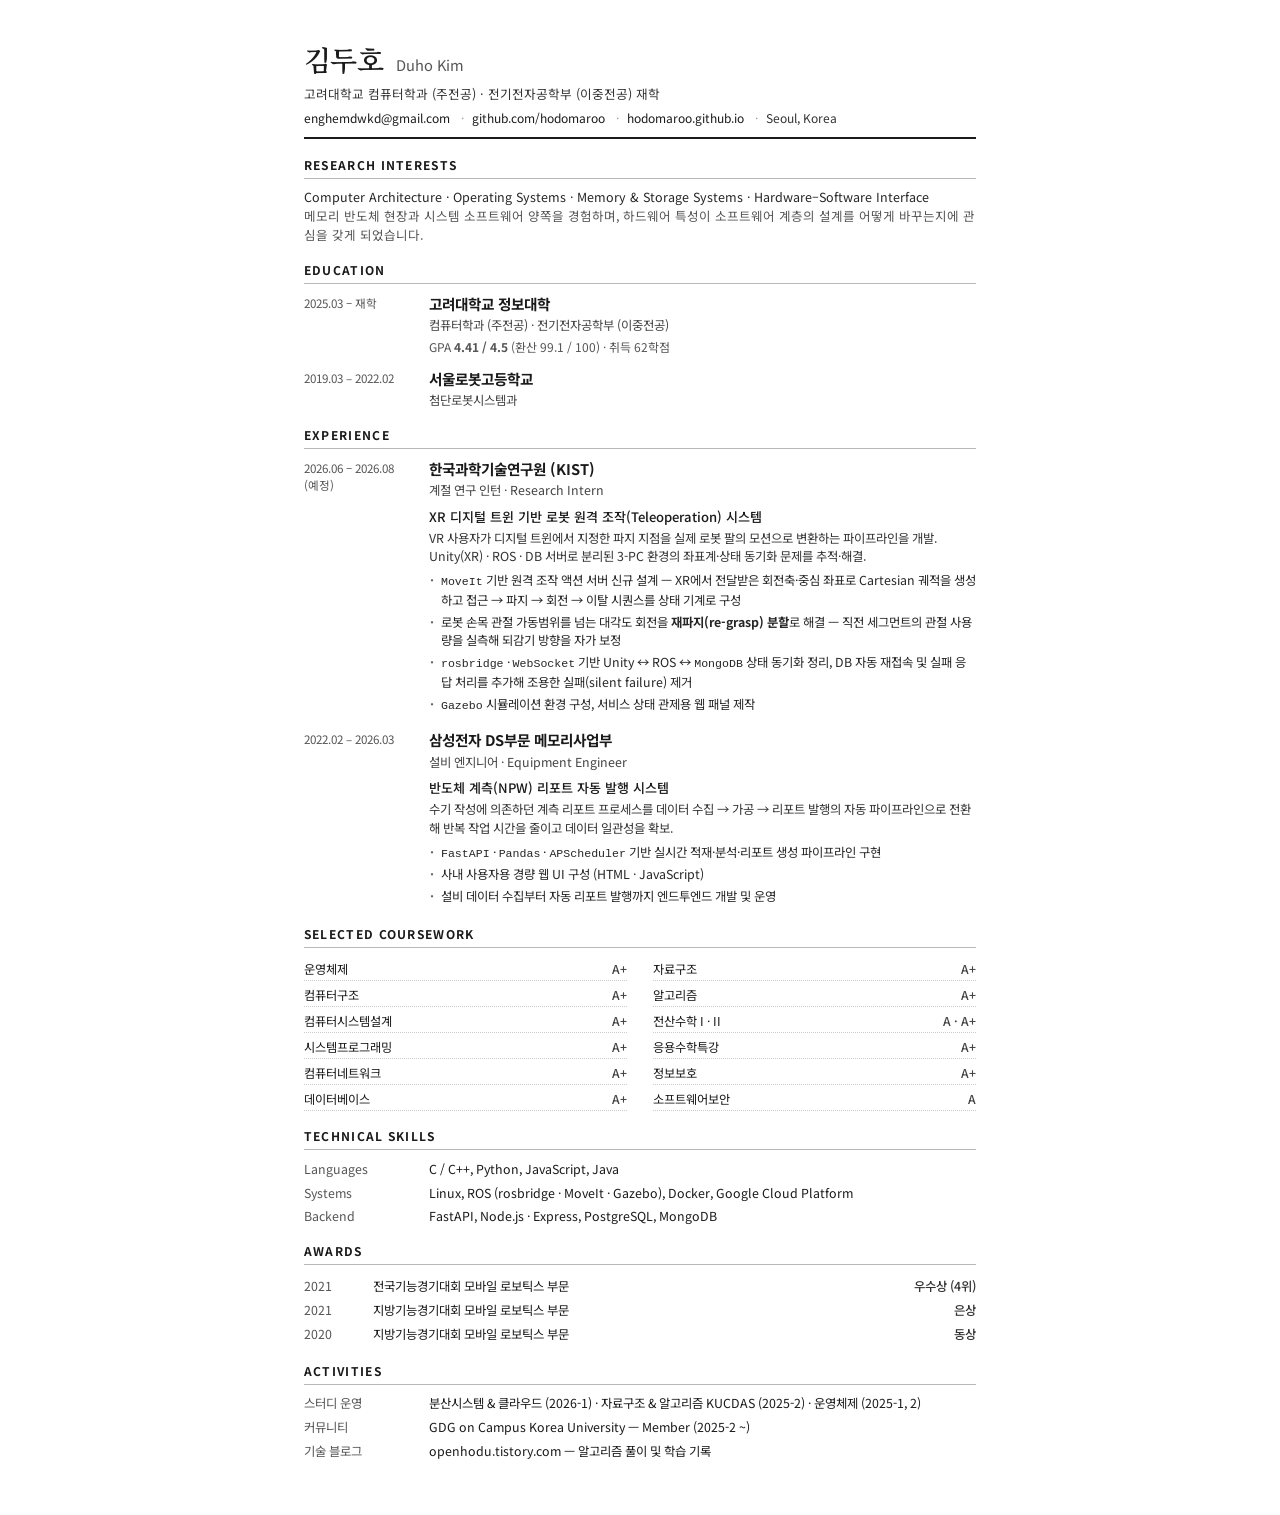
==== cv.html @ 28d7929b "Update resume: replace KU OS lab with KIST internship, add majors/GPA, add CV PDF - Remove Korea Uni" ====
<!DOCTYPE html>
<html lang="ko">
<head>
<meta charset="UTF-8" />
<meta name="viewport" content="width=device-width, initial-scale=1.0" />
<title>김두호 (Duho Kim) — Curriculum Vitae</title>
<link
  href="https://fonts.googleapis.com/css2?family=Noto+Sans+KR:wght@300;400;500;700&family=Noto+Serif+KR:wght@500;600&display=swap"
  rel="stylesheet" />
<style>
  @page { size: A4; margin: 16mm 16mm 14mm; }

  * { margin: 0; padding: 0; box-sizing: border-box; }

  body {
    font-family: "Noto Sans KR", "Malgun Gothic", sans-serif;
    font-size: 10pt;
    line-height: 1.5;
    color: #1a1a1a;
    background: #fff;
    -webkit-font-smoothing: antialiased;
  }

  .page { max-width: 178mm; margin: 0 auto; padding: 10mm 0; }
  @media print { .page { padding: 0; max-width: none; } }

  /* ── Header ── */
  header { border-bottom: 1.6pt solid #1a1a1a; padding-bottom: 7pt; margin-bottom: 13pt; }

  .name-row { display: flex; align-items: baseline; gap: 9pt; }
  .name-ko { font-family: "Noto Serif KR", serif; font-size: 21pt; font-weight: 600; letter-spacing: -0.01em; }
  .name-en { font-size: 11pt; color: #555; font-weight: 400; }

  .headline { margin-top: 3pt; font-size: 9.5pt; color: #333; }

  .contact { margin-top: 5pt; font-size: 9pt; color: #333; }
  .contact span + span::before { content: "·"; margin: 0 6pt; color: #999; }
  .contact a { color: #1a1a1a; text-decoration: none; }

  /* ── Section ── */
  section { margin-bottom: 12pt; break-inside: avoid; }

  h2 {
    font-size: 9pt;
    font-weight: 700;
    letter-spacing: 0.11em;
    text-transform: uppercase;
    color: #1a1a1a;
    border-bottom: 0.7pt solid #b8b8b8;
    padding-bottom: 3pt;
    margin-bottom: 7pt;
  }

  /* ── Entry (date | body) ── */
  .entry { display: grid; grid-template-columns: 82pt 1fr; gap: 12pt; margin-bottom: 9pt; break-inside: avoid; }
  .entry:last-child { margin-bottom: 0; }

  .entry__date { font-size: 8.7pt; color: #555; padding-top: 1.5pt; white-space: nowrap; }

  .entry__title { font-size: 11pt; font-weight: 700; }
  .entry__sub { font-size: 9.3pt; color: #444; margin-top: 1pt; }
  .entry__meta { font-size: 9pt; color: #555; margin-top: 2pt; }

  .project { font-size: 9.8pt; font-weight: 500; margin-top: 5pt; color: #1a1a1a; }
  .summary { font-size: 9.3pt; color: #333; margin-top: 2pt; }

  ul { list-style: none; margin-top: 4pt; }
  ul li { position: relative; padding-left: 9pt; margin-bottom: 2.5pt; font-size: 9.3pt; color: #262626; }
  ul li::before { content: "·"; position: absolute; left: 1pt; color: #666; font-weight: 700; }

  b { font-weight: 700; }
  .mono { font-family: "Consolas", "D2Coding", monospace; font-size: 8.7pt; }

  /* ── Course / skill tables ── */
  .kv { display: grid; grid-template-columns: 82pt 1fr; gap: 4pt 12pt; font-size: 9.3pt; }
  .kv__k { color: #555; }
  .kv__v { color: #1a1a1a; }

  .courses { display: grid; grid-template-columns: 1fr 1fr; gap: 2pt 20pt; font-size: 9.2pt; }
  .course { display: flex; justify-content: space-between; border-bottom: 0.4pt dotted #ccc; padding: 1.5pt 0; }
  .course__g { color: #444; font-weight: 500; margin-left: 8pt; }

  .award { display: grid; grid-template-columns: 42pt 1fr auto; gap: 10pt; font-size: 9.3pt; padding: 2pt 0; }
  .award__y { color: #555; }
  .award__r { color: #333; font-weight: 500; }
</style>
</head>
<body>
<div class="page">

  <header>
    <div class="name-row">
      <span class="name-ko">김두호</span>
      <span class="name-en">Duho Kim</span>
    </div>
    <div class="headline">
      고려대학교 컴퓨터학과 (주전공) · 전기전자공학부 (이중전공) 재학
    </div>
    <div class="contact">
      <span><a href="mailto:enghemdwkd@gmail.com">enghemdwkd@gmail.com</a></span>
      <span><a href="https://github.com/hodomaroo">github.com/hodomaroo</a></span>
      <span><a href="https://hodomaroo.github.io">hodomaroo.github.io</a></span>
      <span>Seoul, Korea</span>
    </div>
  </header>

  <section>
    <h2>Research Interests</h2>
    <div style="font-size: 9.4pt; color: #262626;">
      Computer Architecture · Operating Systems · Memory &amp; Storage Systems ·
      Hardware–Software Interface<br />
      <span style="color:#555;">
        메모리 반도체 현장과 시스템 소프트웨어 양쪽을 경험하며, 하드웨어 특성이
        소프트웨어 계층의 설계를 어떻게 바꾸는지에 관심을 갖게 되었습니다.
      </span>
    </div>
  </section>

  <section>
    <h2>Education</h2>

    <div class="entry">
      <div class="entry__date">2025.03 – 재학</div>
      <div>
        <div class="entry__title">고려대학교 정보대학</div>
        <div class="entry__sub">컴퓨터학과 (주전공) · 전기전자공학부 (이중전공)</div>
        <div class="entry__meta">
          GPA <b>4.41 / 4.5</b> (환산 99.1 / 100) · 취득 62학점
        </div>
      </div>
    </div>

    <div class="entry">
      <div class="entry__date">2019.03 – 2022.02</div>
      <div>
        <div class="entry__title">서울로봇고등학교</div>
        <div class="entry__sub">첨단로봇시스템과</div>
      </div>
    </div>
  </section>

  <section>
    <h2>Experience</h2>

    <div class="entry">
      <div class="entry__date">2026.06 – 2026.08<br />(예정)</div>
      <div>
        <div class="entry__title">한국과학기술연구원 (KIST)</div>
        <div class="entry__sub">계절 연구 인턴 · Research Intern</div>

        <div class="project">XR 디지털 트윈 기반 로봇 원격 조작(Teleoperation) 시스템</div>
        <div class="summary">
          VR 사용자가 디지털 트윈에서 지정한 파지 지점을 실제 로봇 팔의 모션으로 변환하는
          파이프라인을 개발. Unity(XR) · ROS · DB 서버로 분리된 3-PC 환경의 좌표계·상태
          동기화 문제를 추적·해결.
        </div>
        <ul>
          <li>
            <span class="mono">MoveIt</span> 기반 원격 조작 액션 서버 신규 설계 — XR에서 전달받은
            회전축·중심 좌표로 Cartesian 궤적을 생성하고 접근 → 파지 → 회전 → 이탈 시퀀스를
            상태 기계로 구성
          </li>
          <li>
            로봇 손목 관절 가동범위를 넘는 대각도 회전을 <b>재파지(re-grasp) 분할</b>로 해결 —
            직전 세그먼트의 관절 사용량을 실측해 되감기 방향을 자가 보정
          </li>
          <li>
            <span class="mono">rosbridge</span> · <span class="mono">WebSocket</span> 기반
            Unity ↔ ROS ↔ <span class="mono">MongoDB</span> 상태 동기화 정리, DB 자동 재접속 및
            실패 응답 처리를 추가해 조용한 실패(silent failure) 제거
          </li>
          <li>
            <span class="mono">Gazebo</span> 시뮬레이션 환경 구성, 서비스 상태 관제용 웹 패널 제작
          </li>
        </ul>
      </div>
    </div>

    <div class="entry">
      <div class="entry__date">2022.02 – 2026.03</div>
      <div>
        <div class="entry__title">삼성전자 DS부문 메모리사업부</div>
        <div class="entry__sub">설비 엔지니어 · Equipment Engineer</div>

        <div class="project">반도체 계측(NPW) 리포트 자동 발행 시스템</div>
        <div class="summary">
          수기 작성에 의존하던 계측 리포트 프로세스를 데이터 수집 → 가공 → 리포트 발행의
          자동 파이프라인으로 전환해 반복 작업 시간을 줄이고 데이터 일관성을 확보.
        </div>
        <ul>
          <li>
            <span class="mono">FastAPI</span> · <span class="mono">Pandas</span> ·
            <span class="mono">APScheduler</span> 기반 실시간 적재·분석·리포트 생성 파이프라인 구현
          </li>
          <li>사내 사용자용 경량 웹 UI 구성 (HTML · JavaScript)</li>
          <li>설비 데이터 수집부터 자동 리포트 발행까지 엔드투엔드 개발 및 운영</li>
        </ul>
      </div>
    </div>
  </section>

  <section>
    <h2>Selected Coursework</h2>
    <div class="courses">
      <div class="course"><span>운영체제</span><span class="course__g">A+</span></div>
      <div class="course"><span>자료구조</span><span class="course__g">A+</span></div>
      <div class="course"><span>컴퓨터구조</span><span class="course__g">A+</span></div>
      <div class="course"><span>알고리즘</span><span class="course__g">A+</span></div>
      <div class="course"><span>컴퓨터시스템설계</span><span class="course__g">A+</span></div>
      <div class="course"><span>전산수학 I · II</span><span class="course__g">A · A+</span></div>
      <div class="course"><span>시스템프로그래밍</span><span class="course__g">A+</span></div>
      <div class="course"><span>응용수학특강</span><span class="course__g">A+</span></div>
      <div class="course"><span>컴퓨터네트워크</span><span class="course__g">A+</span></div>
      <div class="course"><span>정보보호</span><span class="course__g">A+</span></div>
      <div class="course"><span>데이터베이스</span><span class="course__g">A+</span></div>
      <div class="course"><span>소프트웨어보안</span><span class="course__g">A</span></div>
    </div>
  </section>

  <section>
    <h2>Technical Skills</h2>
    <div class="kv">
      <div class="kv__k">Languages</div>
      <div class="kv__v">C / C++, Python, JavaScript, Java</div>
      <div class="kv__k">Systems</div>
      <div class="kv__v">Linux, ROS (rosbridge · MoveIt · Gazebo), Docker, Google Cloud Platform</div>
      <div class="kv__k">Backend</div>
      <div class="kv__v">FastAPI, Node.js · Express, PostgreSQL, MongoDB</div>
    </div>
  </section>

  <section>
    <h2>Awards</h2>
    <div class="award"><span class="award__y">2021</span><span>전국기능경기대회 모바일 로보틱스 부문</span><span class="award__r">우수상 (4위)</span></div>
    <div class="award"><span class="award__y">2021</span><span>지방기능경기대회 모바일 로보틱스 부문</span><span class="award__r">은상</span></div>
    <div class="award"><span class="award__y">2020</span><span>지방기능경기대회 모바일 로보틱스 부문</span><span class="award__r">동상</span></div>
  </section>

  <section>
    <h2>Activities</h2>
    <div class="kv">
      <div class="kv__k">스터디 운영</div>
      <div class="kv__v">
        분산시스템 &amp; 클라우드 (2026-1) · 자료구조 &amp; 알고리즘 KUCDAS (2025-2) ·
        운영체제 (2025-1, 2)
      </div>
      <div class="kv__k">커뮤니티</div>
      <div class="kv__v">GDG on Campus Korea University — Member (2025-2 ~)</div>
      <div class="kv__k">기술 블로그</div>
      <div class="kv__v">openhodu.tistory.com — 알고리즘 풀이 및 학습 기록</div>
    </div>
  </section>

</div>
</body>
</html>
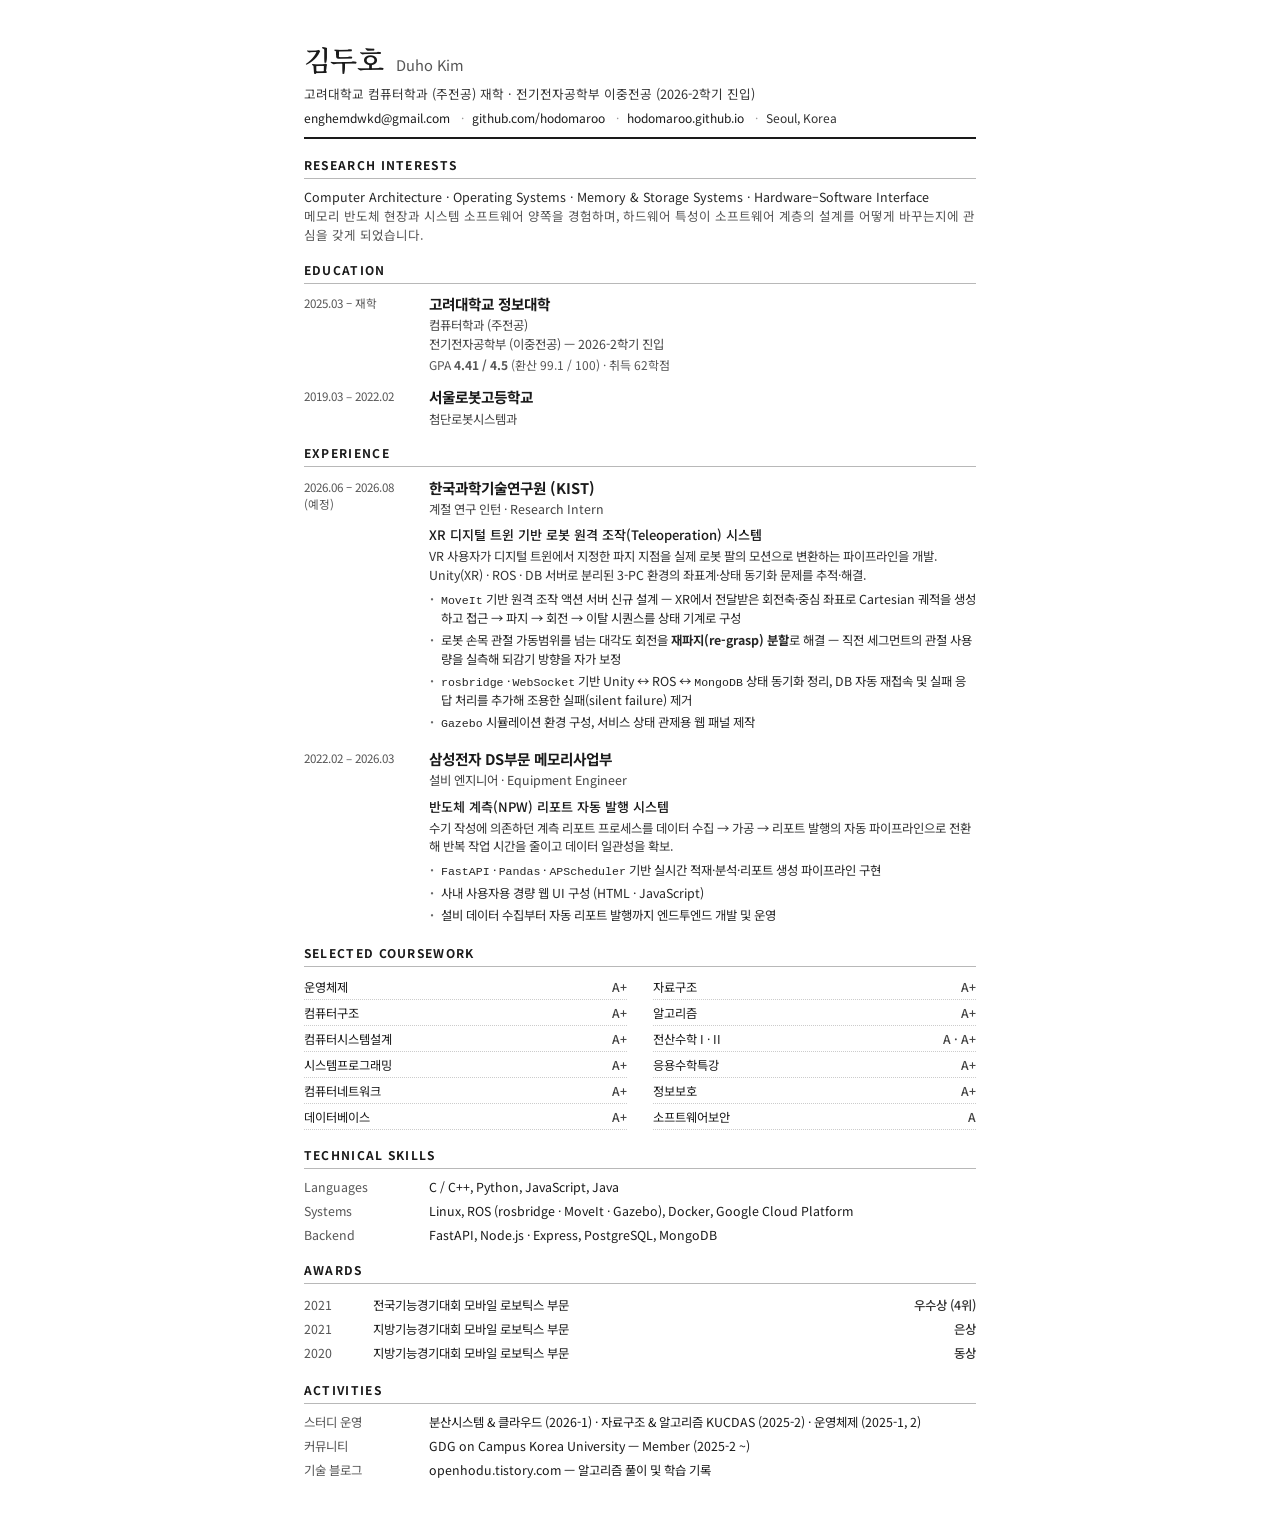
==== commit 991b61cd: "Specify EE double major entry (2026-2 semester) Co-Authored-By: Claude Opus 5 <noreply@anthropic.com" ====
--- a/cv.html
+++ b/cv.html
@@ -94,7 +94,7 @@
       <span class="name-en">Duho Kim</span>
     </div>
     <div class="headline">
-      고려대학교 컴퓨터학과 (주전공) · 전기전자공학부 (이중전공) 재학
+      고려대학교 컴퓨터학과 (주전공) 재학 · 전기전자공학부 이중전공 (2026-2학기 진입)
     </div>
     <div class="contact">
       <span><a href="mailto:enghemdwkd@gmail.com">enghemdwkd@gmail.com</a></span>
@@ -123,7 +123,10 @@
       <div class="entry__date">2025.03 – 재학</div>
       <div>
         <div class="entry__title">고려대학교 정보대학</div>
-        <div class="entry__sub">컴퓨터학과 (주전공) · 전기전자공학부 (이중전공)</div>
+        <div class="entry__sub">
+          컴퓨터학과 (주전공)<br />
+          전기전자공학부 (이중전공) — 2026-2학기 진입
+        </div>
         <div class="entry__meta">
           GPA <b>4.41 / 4.5</b> (환산 99.1 / 100) · 취득 62학점
         </div>
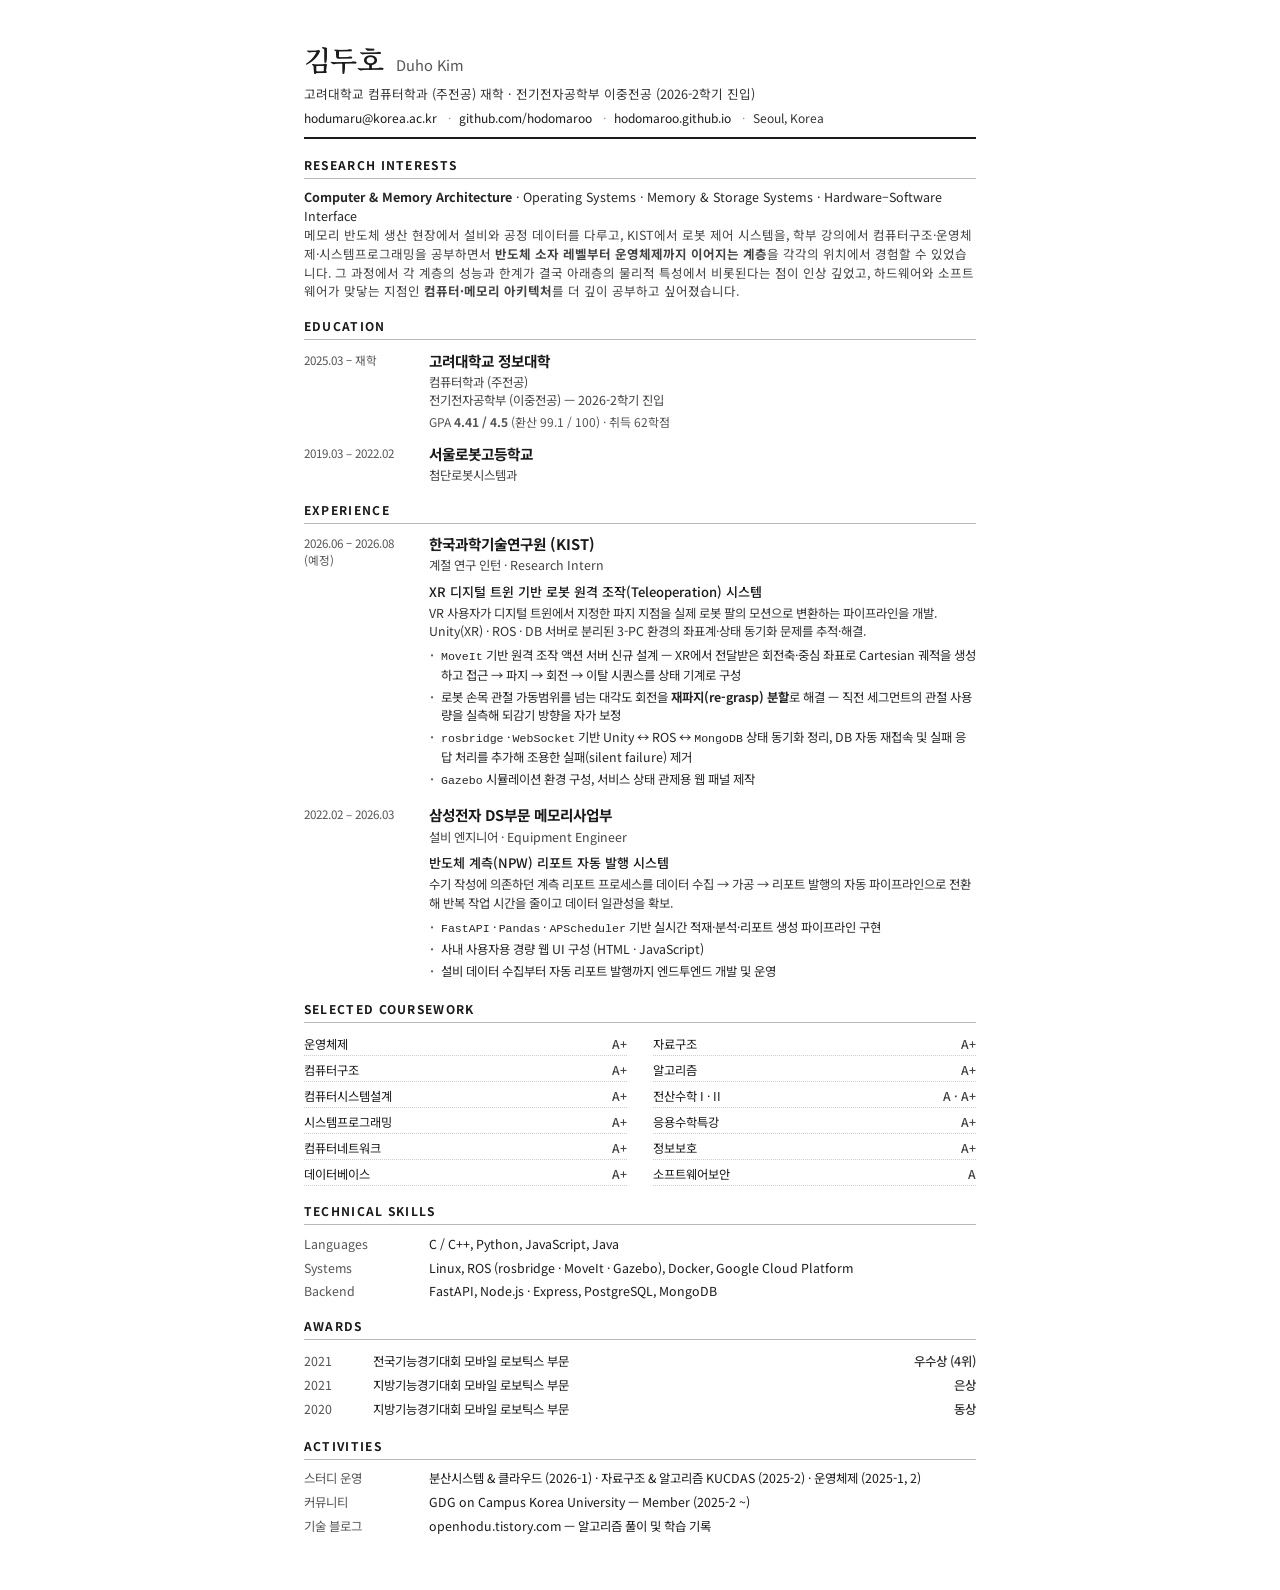
==== commit 0a35c51f: "Update contact email and research interests - Email: enghemdwkd@gmail.com -> hodumaru@korea.ac.kr - " ====
--- a/cv.html
+++ b/cv.html
@@ -97,7 +97,7 @@
       고려대학교 컴퓨터학과 (주전공) 재학 · 전기전자공학부 이중전공 (2026-2학기 진입)
     </div>
     <div class="contact">
-      <span><a href="mailto:enghemdwkd@gmail.com">enghemdwkd@gmail.com</a></span>
+      <span><a href="mailto:hodumaru@korea.ac.kr">hodumaru@korea.ac.kr</a></span>
       <span><a href="https://github.com/hodomaroo">github.com/hodomaroo</a></span>
       <span><a href="https://hodomaroo.github.io">hodomaroo.github.io</a></span>
       <span>Seoul, Korea</span>
@@ -107,11 +107,15 @@
   <section>
     <h2>Research Interests</h2>
     <div style="font-size: 9.4pt; color: #262626;">
-      Computer Architecture · Operating Systems · Memory &amp; Storage Systems ·
-      Hardware–Software Interface<br />
-      <span style="color:#555;">
-        메모리 반도체 현장과 시스템 소프트웨어 양쪽을 경험하며, 하드웨어 특성이
-        소프트웨어 계층의 설계를 어떻게 바꾸는지에 관심을 갖게 되었습니다.
+      <b>Computer &amp; Memory Architecture</b> · Operating Systems ·
+      Memory &amp; Storage Systems · Hardware–Software Interface<br />
+      <span style="color:#444;">
+        메모리 반도체 생산 현장에서 설비와 공정 데이터를 다루고, KIST에서 로봇 제어
+        시스템을, 학부 강의에서 컴퓨터구조·운영체제·시스템프로그래밍을 공부하면서
+        <b>반도체 소자 레벨부터 운영체제까지 이어지는 계층</b>을 각각의 위치에서
+        경험할 수 있었습니다. 그 과정에서 각 계층의 성능과 한계가 결국 아래층의
+        물리적 특성에서 비롯된다는 점이 인상 깊었고, 하드웨어와 소프트웨어가 맞닿는
+        지점인 <b>컴퓨터·메모리 아키텍처</b>를 더 깊이 공부하고 싶어졌습니다.
       </span>
     </div>
   </section>
